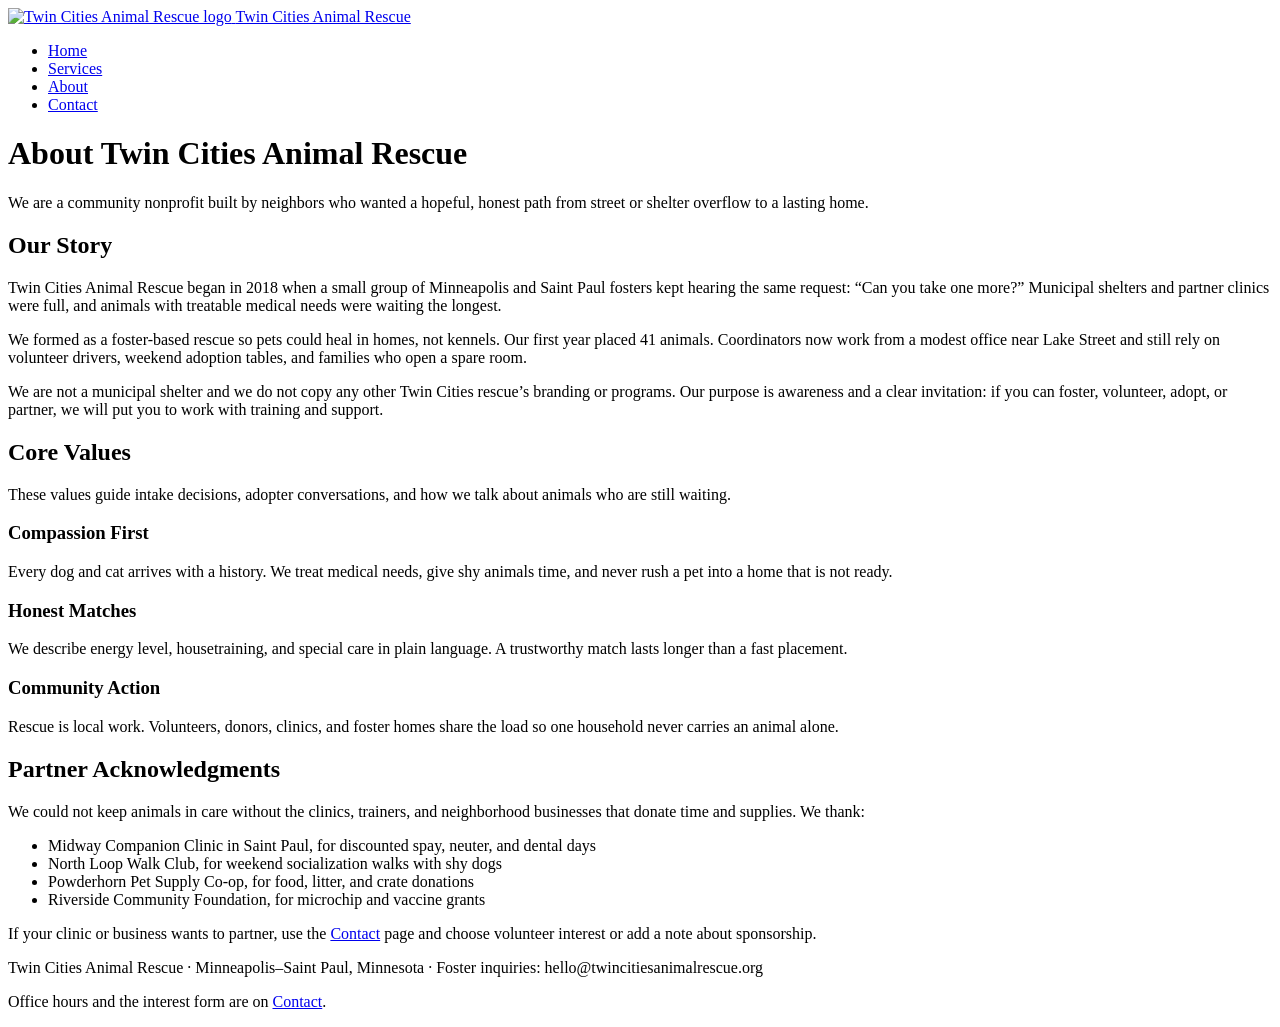
==== about.html @ f7890cb6 "Add files via upload" ====
<!DOCTYPE html>
<html lang="en">
  <head>
    <meta charset="UTF-8" />
    <meta name="viewport" content="width=device-width, initial-scale=1.0" />
    <title>Twin Cities Animal Rescue | About</title>
    <link rel="preconnect" href="https://fonts.googleapis.com" />
    <link rel="preconnect" href="https://fonts.gstatic.com" crossorigin />
    <link
      href="https://fonts.googleapis.com/css2?family=Source+Sans+3:ital,wght@0,400;0,600;0,700;1,400&family=Source+Serif+4:opsz,wght@8..60,600;8..60,700&display=swap"
      rel="stylesheet"
    />
    <link rel="stylesheet" href="css/style.css" />
  </head>
  <body>
    <header class="site-header">
      <div class="brand">
        <a href="index.html">
          <img
            class="site-logo"
            src="media/rescue-logo.png"
            alt="Twin Cities Animal Rescue logo"
          />
          <span class="site-name">Twin Cities Animal Rescue</span>
        </a>
      </div>
      <nav aria-label="Primary">
        <ul>
          <li><a href="index.html">Home</a></li>
          <li><a href="services.html">Services</a></li>
          <li><a href="about.html" aria-current="page">About</a></li>
          <li><a href="contact.html">Contact</a></li>
        </ul>
      </nav>
    </header>

    <main>
      <h1>About Twin Cities Animal Rescue</h1>
      <p class="lede">
        We are a community nonprofit built by neighbors who wanted a hopeful,
        honest path from street or shelter overflow to a lasting home.
      </p>

      <section>
        <h2>Our Story</h2>
        <p>
          Twin Cities Animal Rescue began in 2018 when a small group of
          Minneapolis and Saint Paul fosters kept hearing the same request:
          “Can you take one more?” Municipal shelters and partner clinics were
          full, and animals with treatable medical needs were waiting the
          longest.
        </p>
        <p>
          We formed as a foster-based rescue so pets could heal in homes, not
          kennels. Our first year placed 41 animals. Coordinators now work from
          a modest office near Lake Street and still rely on volunteer drivers,
          weekend adoption tables, and families who open a spare room.
        </p>
        <p>
          We are not a municipal shelter and we do not copy any other Twin
          Cities rescue’s branding or programs. Our purpose is awareness and a
          clear invitation: if you can foster, volunteer, adopt, or partner,
          we will put you to work with training and support.
        </p>
      </section>

      <section>
        <h2>Core Values</h2>
        <p>
          These values guide intake decisions, adopter conversations, and how
          we talk about animals who are still waiting.
        </p>
        <div class="values-grid">
          <article class="value-card">
            <h3>Compassion First</h3>
            <p>
              Every dog and cat arrives with a history. We treat medical needs,
              give shy animals time, and never rush a pet into a home that is not
              ready.
            </p>
          </article>
          <article class="value-card">
            <h3>Honest Matches</h3>
            <p>
              We describe energy level, housetraining, and special care in plain
              language. A trustworthy match lasts longer than a fast placement.
            </p>
          </article>
          <article class="value-card">
            <h3>Community Action</h3>
            <p>
              Rescue is local work. Volunteers, donors, clinics, and foster homes
              share the load so one household never carries an animal alone.
            </p>
          </article>
        </div>
      </section>

      <section>
        <h2>Partner Acknowledgments</h2>
        <p>
          We could not keep animals in care without the clinics, trainers, and
          neighborhood businesses that donate time and supplies. We thank:
        </p>
        <ul>
          <li>
            Midway Companion Clinic in Saint Paul, for discounted spay, neuter,
            and dental days
          </li>
          <li>
            North Loop Walk Club, for weekend socialization walks with shy dogs
          </li>
          <li>
            Powderhorn Pet Supply Co-op, for food, litter, and crate donations
          </li>
          <li>
            Riverside Community Foundation, for microchip and vaccine grants
          </li>
        </ul>
        <p>
          If your clinic or business wants to partner, use the
          <a href="contact.html">Contact</a> page and choose volunteer interest
          or add a note about sponsorship.
        </p>
      </section>
    </main>

    <footer class="site-footer">
      <p>
        Twin Cities Animal Rescue · Minneapolis–Saint Paul, Minnesota · Foster
        inquiries: hello@twincitiesanimalrescue.org
      </p>
      <p>
        Office hours and the interest form are on
        <a href="contact.html">Contact</a>.
      </p>
    </footer>
  </body>
</html>
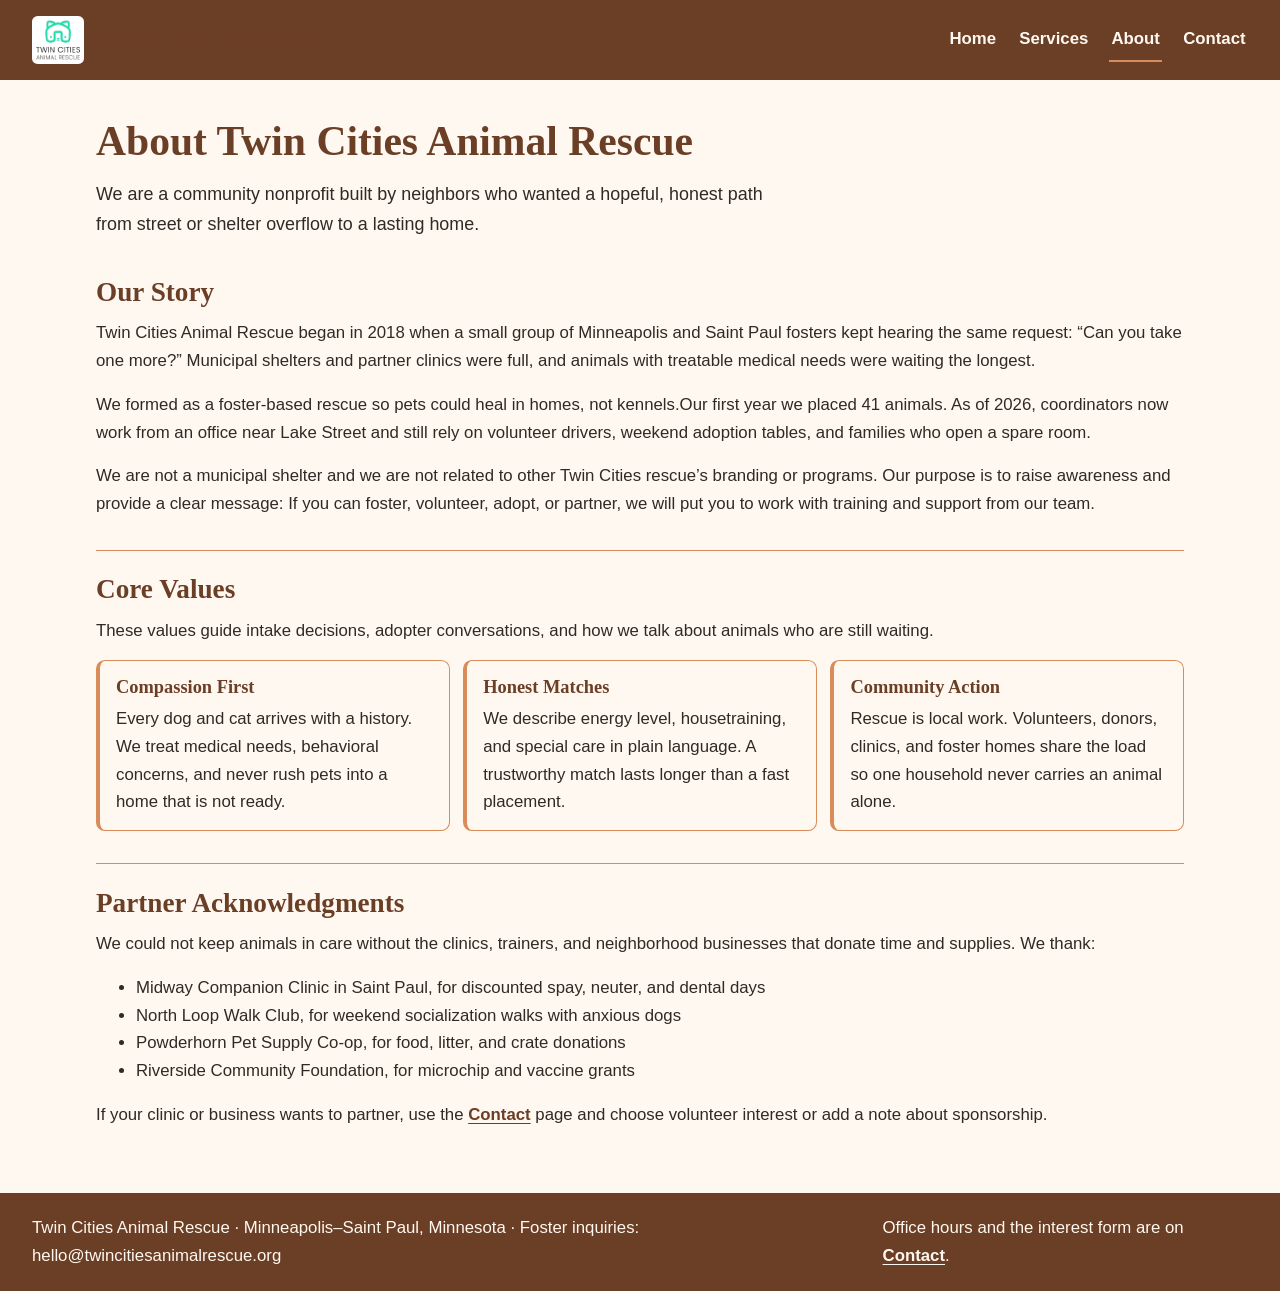
==== commit 1e8777e3: "updated mission text" ====
--- a/about.html
+++ b/about.html
@@ -52,15 +52,15 @@
         </p>
         <p>
           We formed as a foster-based rescue so pets could heal in homes, not
-          kennels. Our first year placed 41 animals. Coordinators now work from
-          a modest office near Lake Street and still rely on volunteer drivers,
-          weekend adoption tables, and families who open a spare room.
+          kennels.Our first year we placed 41 animals. As of 2026, coordinators
+          now work from an office near Lake Street and still rely on volunteer
+          drivers, weekend adoption tables, and families who open a spare room.
         </p>
         <p>
-          We are not a municipal shelter and we do not copy any other Twin
-          Cities rescue’s branding or programs. Our purpose is awareness and a
-          clear invitation: if you can foster, volunteer, adopt, or partner,
-          we will put you to work with training and support.
+          We are not a municipal shelter and we are not related to other Twin
+          Cities rescue’s branding or programs. Our purpose is to raise awareness
+          and provide a clear message: If you can foster, volunteer, adopt, or
+          partner, we will put you to work with training and support from our team.
         </p>
       </section>
 
@@ -75,7 +75,7 @@
             <h3>Compassion First</h3>
             <p>
               Every dog and cat arrives with a history. We treat medical needs,
-              give shy animals time, and never rush a pet into a home that is not
+              behavioral concerns, and never rush pets into a home that is not
               ready.
             </p>
           </article>
@@ -108,7 +108,7 @@
             and dental days
           </li>
           <li>
-            North Loop Walk Club, for weekend socialization walks with shy dogs
+            North Loop Walk Club, for weekend socialization walks with anxious dogs
           </li>
           <li>
             Powderhorn Pet Supply Co-op, for food, litter, and crate donations
--- a/css/style.css
+++ b/css/style.css
@@ -0,0 +1,405 @@
+/* Twin Cities Animal Rescue — shared design system
+   4 colors: cream #FFF8F0, brown #6B3E26, peach #D88C5A, charcoal #2F2A26
+   2 fonts: Source Serif 4 (headings), Source Sans 3 (body)
+   Mobile-first Flexbox + one larger-screen media query */
+
+:root {
+  --cream: #fff8f0;
+  --brown: #6b3e26;
+  --peach: #d88c5a;
+  --charcoal: #2f2a26;
+  --font-heading: "Source Serif 4", Georgia, "Times New Roman", serif;
+  --font-body: "Source Sans 3", "Segoe UI", Arial, sans-serif;
+  --space: 1.25rem;
+  --max: 68rem;
+}
+
+* {
+  box-sizing: border-box;
+}
+
+html {
+  color-scheme: light;
+}
+
+body {
+  margin: 0;
+  font-family: var(--font-body);
+  font-size: 1.05rem;
+  line-height: 1.65;
+  color: var(--charcoal);
+  background: var(--cream);
+}
+
+img,
+video {
+  max-width: 100%;
+  height: auto;
+  display: block;
+}
+
+img,
+video,
+picture {
+  border-radius: 0.5rem;
+}
+
+figure {
+  margin: 0;
+}
+
+figcaption {
+  margin-top: 0.6rem;
+  font-size: 0.98rem;
+  color: var(--brown);
+}
+
+h1,
+h2,
+h3,
+.site-name {
+  font-family: var(--font-heading);
+  line-height: 1.25;
+  color: var(--brown);
+}
+
+h1 {
+  font-size: clamp(1.85rem, 5vw, 2.6rem);
+  margin: 0 0 0.75rem;
+}
+
+h2 {
+  font-size: clamp(1.35rem, 3vw, 1.7rem);
+  margin: 0 0 0.65rem;
+}
+
+h3 {
+  font-size: 1.15rem;
+  margin: 0 0 0.4rem;
+  color: var(--brown);
+}
+
+p,
+ul,
+ol {
+  margin: 0 0 1rem;
+}
+
+a {
+  color: var(--brown);
+  font-weight: 600;
+  text-underline-offset: 0.15em;
+}
+
+a:hover {
+  color: var(--peach);
+}
+
+a:focus-visible,
+button:focus-visible,
+input:focus-visible,
+select:focus-visible,
+textarea:focus-visible {
+  outline: 3px solid var(--peach);
+  outline-offset: 3px;
+}
+
+/* Header and primary nav: stacked on phones */
+.site-header {
+  display: flex;
+  flex-direction: column;
+  gap: 0.85rem;
+  padding: 1rem 1.25rem;
+  background: var(--brown);
+  color: var(--cream);
+}
+
+.brand {
+  display: flex;
+  align-items: center;
+  gap: 0.75rem;
+}
+
+.brand a {
+  display: flex;
+  align-items: center;
+  gap: 0.75rem;
+  color: var(--cream);
+  text-decoration: none;
+}
+
+.site-logo {
+  max-height: 3rem;
+  width: auto;
+  height: auto;
+  border-radius: 0.35rem;
+  background: #fff;
+}
+
+.site-name {
+  margin: 0;
+  font-size: 1.2rem;
+  font-weight: 700;
+}
+
+.brand a:hover .site-name,
+.site-header nav a:hover {
+  color: var(--peach);
+  text-decoration: underline;
+}
+
+.site-header nav ul {
+  display: flex;
+  flex-direction: column;
+  gap: 0.35rem;
+  list-style: none;
+  margin: 0;
+  padding: 0;
+}
+
+.site-header nav a {
+  display: block;
+  padding: 0.45rem 0.15rem;
+  color: var(--cream);
+  text-decoration: none;
+}
+
+.site-header nav a[aria-current="page"] {
+  color: var(--cream);
+  border-bottom: 2px solid var(--peach);
+  font-weight: 700;
+}
+
+/* Page content */
+main {
+  width: min(var(--max), calc(100% - 2rem));
+  margin: 0 auto;
+  padding: 1.75rem 0 2.5rem;
+}
+
+.lede {
+  font-size: 1.12rem;
+  max-width: 42rem;
+}
+
+section {
+  margin: 2rem 0 0;
+  padding: 1.35rem 0 0;
+  border-top: 1px solid var(--peach);
+}
+
+main > section:first-of-type {
+  border-top: 0;
+  padding-top: 0.25rem;
+}
+
+/* Impact stats and How You Can Help cards */
+.impact-list,
+.help-list {
+  display: flex;
+  flex-direction: column;
+  gap: 0.75rem;
+  list-style: none;
+  padding: 0;
+}
+
+.impact-list li,
+.help-list li,
+.value-card,
+.program-grid > section {
+  background: var(--cream);
+  border: 1px solid var(--peach);
+  border-left: 4px solid var(--peach);
+  border-radius: 0.55rem;
+  padding: 0.9rem 1rem;
+}
+
+.impact-list li {
+  font-weight: 600;
+  color: var(--brown);
+}
+
+/* About values: stacked cards on mobile */
+.values-grid {
+  display: flex;
+  flex-direction: column;
+  gap: 0.85rem;
+}
+
+.value-card p:last-child {
+  margin-bottom: 0;
+}
+
+.program-grid {
+  display: flex;
+  flex-direction: column;
+  gap: 1.25rem;
+}
+
+.program-grid > section {
+  margin: 0;
+  padding: 1.1rem 1.15rem;
+  border-top: 0;
+}
+
+/* Contact form: labels, fieldset, and legend stay intact */
+form {
+  display: flex;
+  flex-direction: column;
+  gap: 1.1rem;
+}
+
+fieldset {
+  margin: 0;
+  padding: 1rem 1rem 0.25rem;
+  border: 1px solid var(--peach);
+  border-radius: 0.55rem;
+  background: var(--cream);
+  display: flex;
+  flex-direction: column;
+  gap: 0.15rem;
+}
+
+legend {
+  font-family: var(--font-heading);
+  font-weight: 700;
+  color: var(--brown);
+  padding: 0 0.4rem;
+}
+
+form p {
+  display: flex;
+  flex-direction: column;
+  gap: 0.35rem;
+}
+
+label {
+  font-weight: 700;
+  color: var(--brown);
+}
+
+input,
+select,
+textarea,
+button {
+  font: inherit;
+  color: var(--charcoal);
+}
+
+input,
+select,
+textarea {
+  width: 100%;
+  max-width: 100%;
+  padding: 0.65rem 0.75rem;
+  border: 1px solid var(--brown);
+  border-radius: 0.4rem;
+  background: var(--cream);
+}
+
+textarea {
+  resize: vertical;
+  min-height: 7rem;
+}
+
+button {
+  display: inline-block;
+  width: 100%;
+  padding: 0.8rem 1.15rem;
+  border: 0;
+  border-radius: 0.45rem;
+  background: var(--brown);
+  color: var(--cream);
+  font-weight: 700;
+  cursor: pointer;
+}
+
+button:hover {
+  background: var(--charcoal);
+}
+
+/* Footer */
+.site-footer {
+  display: flex;
+  flex-direction: column;
+  gap: 0.4rem;
+  padding: 1.25rem;
+  background: var(--brown);
+  color: var(--cream);
+}
+
+.site-footer p {
+  margin: 0;
+}
+
+.site-footer a {
+  color: var(--cream);
+}
+
+.site-footer a:hover {
+  color: var(--peach);
+}
+
+/* Larger screens: nav in a row, multi-column help / values / programs */
+@media (min-width: 48rem) {
+  .site-header {
+    flex-direction: row;
+    justify-content: space-between;
+    align-items: center;
+    padding: 1rem 2rem;
+  }
+
+  .site-header nav ul {
+    flex-direction: row;
+    gap: 1.15rem;
+  }
+
+  main {
+    padding: 2.25rem 0 3rem;
+  }
+
+  .impact-list,
+  .help-list,
+  .values-grid,
+  .program-grid {
+    flex-direction: row;
+    flex-wrap: wrap;
+  }
+
+  .impact-list li,
+  .help-list li {
+    flex: 1 1 calc(50% - 0.75rem);
+  }
+
+  .value-card,
+  .program-grid > section {
+    flex: 1 1 calc(33.333% - 0.9rem);
+  }
+
+  form {
+    flex-direction: row;
+    flex-wrap: wrap;
+    align-items: flex-start;
+  }
+
+  fieldset {
+    flex: 1 1 18rem;
+  }
+
+  form > p {
+    flex: 1 1 100%;
+    align-items: flex-start;
+  }
+
+  button {
+    width: auto;
+    min-width: 14rem;
+  }
+
+  .site-footer {
+    flex-direction: row;
+    justify-content: space-between;
+    align-items: baseline;
+    padding: 1.35rem 2rem;
+  }
+}
